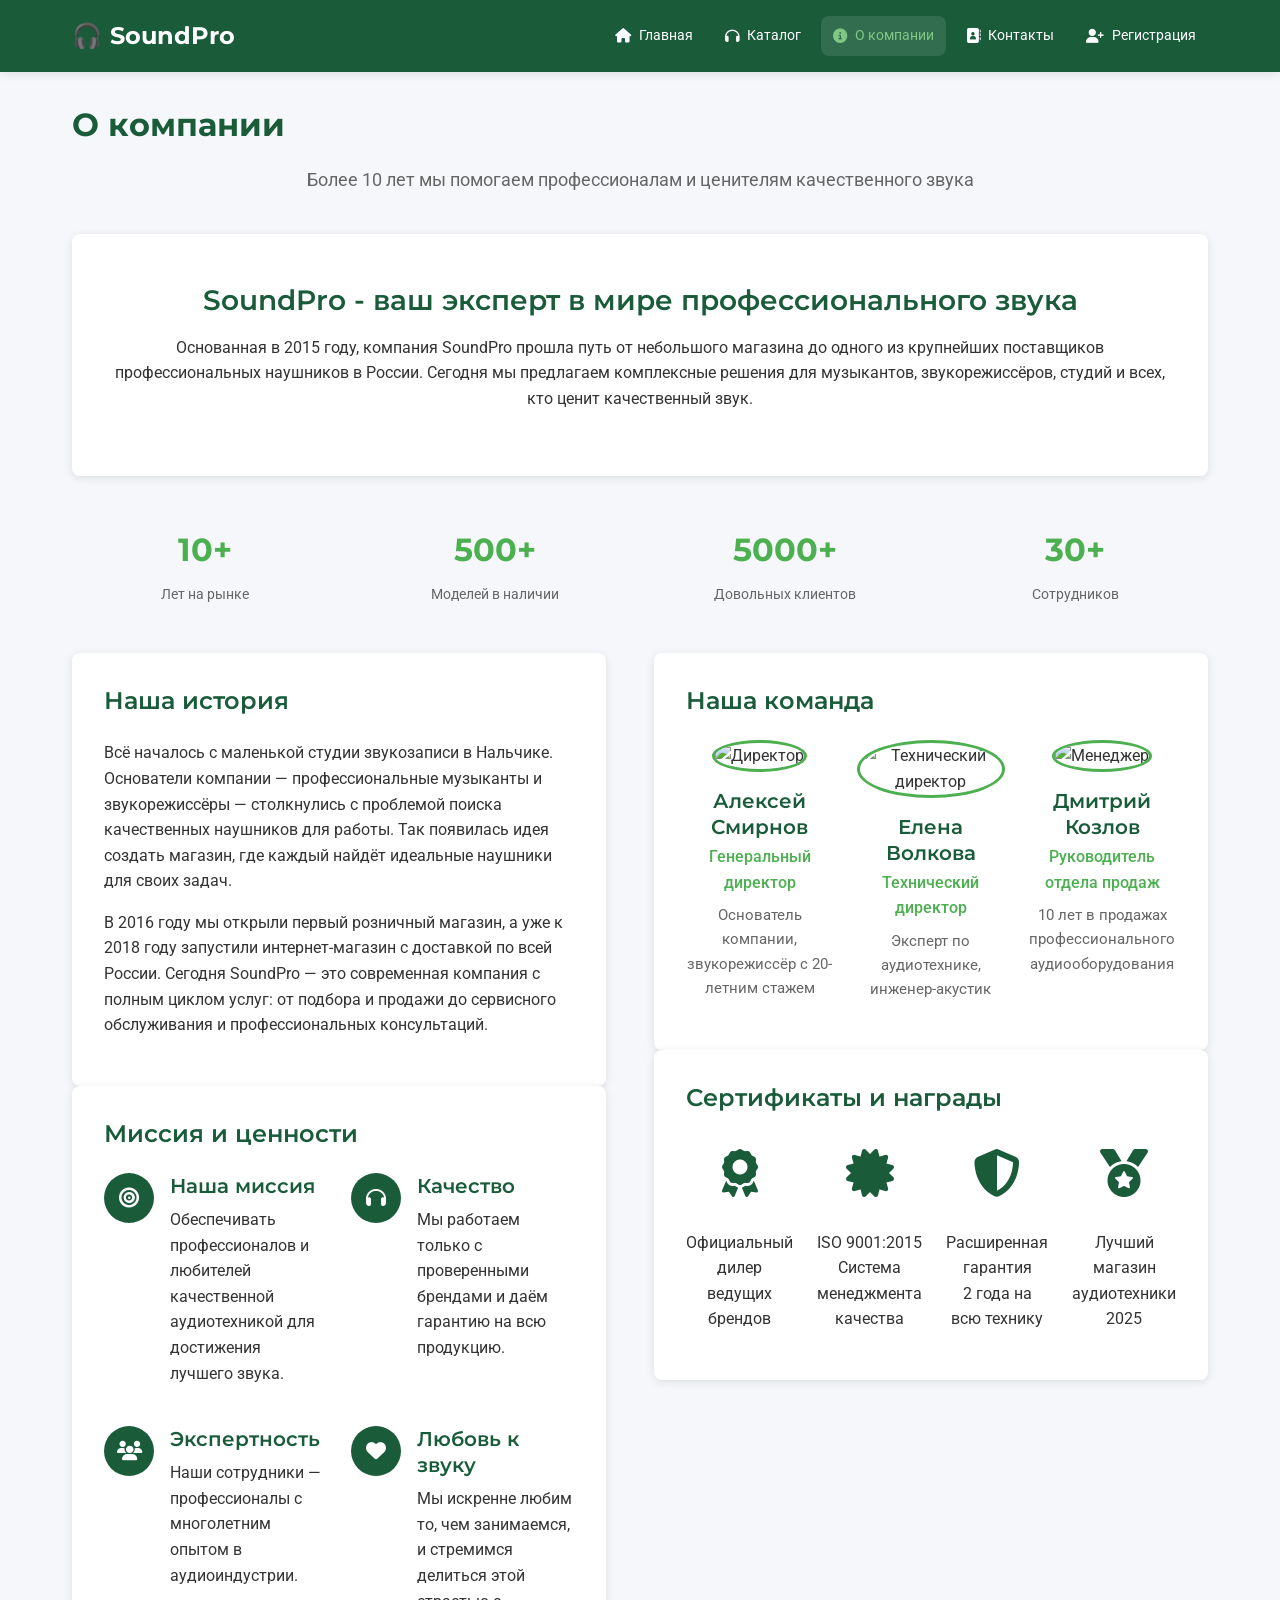
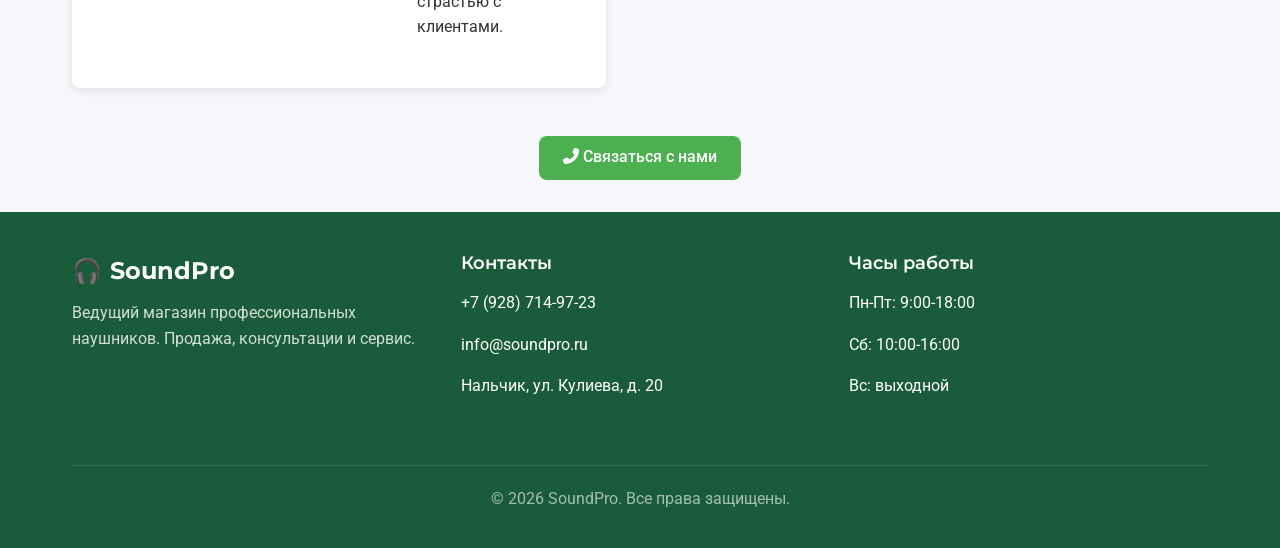
==== about.html @ 00d8d40a "Add files via upload" ====
<!DOCTYPE html>
<html lang="ru">
<head>
    <meta charset="UTF-8">
    <meta name="viewport" content="width=device-width, initial-scale=1.0">
    <title>SoundPro - О компании</title>
    <link rel="preconnect" href="https://fonts.googleapis.com">
    <link rel="preconnect" href="https://fonts.gstatic.com" crossorigin>
    <link href="https://fonts.googleapis.com/css2?family=Montserrat:wght@400;500;600;700&family=Roboto:wght@300;400;500&display=swap" rel="stylesheet">
    <link rel="stylesheet" href="https://cdnjs.cloudflare.com/ajax/libs/font-awesome/6.4.0/css/all.min.css">
    <link rel="stylesheet" href="style.css">
</head>
<body>
    <header class="header">
        <div class="container">
            <div class="header-content">
                <a href="index.html" class="logo">
                    <span>🎧</span>
                    <span>SoundPro</span>
                </a>
                <nav class="main-nav">
                    <ul>
                        <li><a href="index.html"><i class="fas fa-home"></i> Главная</a></li>
                        <li><a href="catalog.html"><i class="fas fa-headphones"></i> Каталог</a></li>
                        <li><a href="about.html"><i class="fas fa-info-circle"></i> О компании</a></li>
                        <li><a href="contacts.html"><i class="fas fa-address-book"></i> Контакты</a></li>
                        <li><a href="register.html" id="loginLink"><i class="fas fa-user-plus"></i> Регистрация</a></li>
                    </ul>
                </nav>
                <div class="user-info" id="userInfo" style="display: none;">
                    <div class="user-avatar" id="userAvatar"></div>
                    <div>
                        <div id="userName"></div>
                        <a href="#" id="logoutLink">Выйти</a>
                    </div>
                </div>
            </div>
        </div>
    </header>

    <main class="main-content">
        <div class="container">
            <h1 class="page-title text-center">О компании</h1>
            <p class="page-subtitle">Более 10 лет мы помогаем профессионалам и ценителям качественного звука</p>
            
            <section class="about-hero animate">
                <h2>SoundPro - ваш эксперт в мире профессионального звука</h2>
                <p>Основанная в 2015 году, компания SoundPro прошла путь от небольшого магазина до одного из крупнейших поставщиков профессиональных наушников в России. Сегодня мы предлагаем комплексные решения для музыкантов, звукорежиссёров, студий и всех, кто ценит качественный звук.</p>
            </section>
            
            <div class="about-stats animate">
                <div class="stat-item">
                    <div class="stat-number">10+</div>
                    <div class="stat-label">Лет на рынке</div>
                </div>
                <div class="stat-item">
                    <div class="stat-number">500+</div>
                    <div class="stat-label">Моделей в наличии</div>
                </div>
                <div class="stat-item">
                    <div class="stat-number">5000+</div>
                    <div class="stat-label">Довольных клиентов</div>
                </div>
                <div class="stat-item">
                    <div class="stat-number">30+</div>
                    <div class="stat-label">Сотрудников</div>
                </div>
            </div>
            
            <div class="about-content">
                <div>
                    <section class="about-section animate">
                        <h3 class="section-title">Наша история</h3>
                        <p>Всё началось с маленькой студии звукозаписи в Нальчике. Основатели компании — профессиональные музыканты и звукорежиссёры — столкнулись с проблемой поиска качественных наушников для работы. Так появилась идея создать магазин, где каждый найдёт идеальные наушники для своих задач.</p>
                        <p>В 2016 году мы открыли первый розничный магазин, а уже к 2018 году запустили интернет-магазин с доставкой по всей России. Сегодня SoundPro — это современная компания с полным циклом услуг: от подбора и продажи до сервисного обслуживания и профессиональных консультаций.</p>
                    </section>
                    
                    <section class="about-section animate">
                        <h3 class="section-title">Миссия и ценности</h3>
                        <div class="mission-values">
                            <div class="value-item">
                                <div class="value-icon"><i class="fas fa-bullseye"></i></div>
                                <div class="value-content">
                                    <h4>Наша миссия</h4>
                                    <p>Обеспечивать профессионалов и любителей качественной аудиотехникой для достижения лучшего звука.</p>
                                </div>
                            </div>
                            <div class="value-item">
                                <div class="value-icon"><i class="fas fa-headphones"></i></div>
                                <div class="value-content">
                                    <h4>Качество</h4>
                                    <p>Мы работаем только с проверенными брендами и даём гарантию на всю продукцию.</p>
                                </div>
                            </div>
                            <div class="value-item">
                                <div class="value-icon"><i class="fas fa-users"></i></div>
                                <div class="value-content">
                                    <h4>Экспертность</h4>
                                    <p>Наши сотрудники — профессионалы с многолетним опытом в аудиоиндустрии.</p>
                                </div>
                            </div>
                            <div class="value-item">
                                <div class="value-icon"><i class="fas fa-heart"></i></div>
                                <div class="value-content">
                                    <h4>Любовь к звуку</h4>
                                    <p>Мы искренне любим то, чем занимаемся, и стремимся делиться этой страстью с клиентами.</p>
                                </div>
                            </div>
                        </div>
                    </section>
                </div>
                
                <div>
                    <section class="about-section animate">
                        <h3 class="section-title">Наша команда</h3>
                        <div class="team-grid">
                            <div class="team-member">
                                <img src="https://images.unsplash.com/photo-1560250097-0b93528c311a?w=300" alt="Директор" class="member-photo">
                                <h4 class="member-name">Алексей Смирнов</h4>
                                <p class="member-position">Генеральный директор</p>
                                <p class="member-description">Основатель компании, звукорежиссёр с 20-летним стажем</p>
                            </div>
                            <div class="team-member">
                                <img src="https://images.unsplash.com/photo-1573496359142-b8d87734a5a2?w=300" alt="Технический директор" class="member-photo">
                                <h4 class="member-name">Елена Волкова</h4>
                                <p class="member-position">Технический директор</p>
                                <p class="member-description">Эксперт по аудиотехнике, инженер-акустик</p>
                            </div>
                            <div class="team-member">
                                <img src="https://images.unsplash.com/photo-1472099645785-5658abf4ff4e?w=300" alt="Менеджер" class="member-photo">
                                <h4 class="member-name">Дмитрий Козлов</h4>
                                <p class="member-position">Руководитель отдела продаж</p>
                                <p class="member-description">10 лет в продажах профессионального аудиооборудования</p>
                            </div>
                        </div>
                    </section>
                    
                    <section class="about-section animate">
                        <h3 class="section-title">Сертификаты и награды</h3>
                        <div class="certificates">
                            <div class="certificate-item">
                                <div class="certificate-icon"><i class="fas fa-award"></i></div>
                                <p>Официальный дилер<br>ведущих брендов</p>
                            </div>
                            <div class="certificate-item">
                                <div class="certificate-icon"><i class="fas fa-certificate"></i></div>
                                <p>ISO 9001:2015<br>Система менеджмента качества</p>
                            </div>
                            <div class="certificate-item">
                                <div class="certificate-icon"><i class="fas fa-shield-alt"></i></div>
                                <p>Расширенная гарантия<br>2 года на всю технику</p>
                            </div>
                            <div class="certificate-item">
                                <div class="certificate-icon"><i class="fas fa-medal"></i></div>
                                <p>Лучший магазин<br>аудиотехники 2025</p>
                            </div>
                        </div>
                    </section>
                </div>
            </div>
            
            <div class="text-center mt-3">
                <a href="contacts.html" class="btn btn-accent"><i class="fas fa-phone-alt"></i> Связаться с нами</a>
            </div>
        </div>
    </main>

    <footer class="footer">
        <div class="container">
            <div class="footer-content">
                <div class="footer-section">
                    <div class="logo">
                        <span>🎧</span>
                        <span>SoundPro</span>
                    </div>
                    <p class="footer-description">Ведущий магазин профессиональных наушников. Продажа, консультации и сервис.</p>
                </div>
                <div class="footer-section">
                    <h3 class="footer-title">Контакты</h3>
                    <p>+7 (928) 714-97-23</p>
                    <p>info@soundpro.ru</p>
                    <p>Нальчик, ул. Кулиева, д. 20</p>
                </div>
                <div class="footer-section">
                    <h3 class="footer-title">Часы работы</h3>
                    <p>Пн-Пт: 9:00-18:00</p>
                    <p>Сб: 10:00-16:00</p>
                    <p>Вс: выходной</p>
                </div>
            </div>
            <div class="footer-bottom">
                <p>&copy; 2026 SoundPro. Все права защищены.</p>
            </div>
        </div>
    </footer>

    <script src="main.js"></script>
</body>
</html>
---- style.css ----
/* style.css - Общие стили для магазина профессиональных наушников SoundPro */

* {
    margin: 0;
    padding: 0;
    box-sizing: border-box;
}

:root {
    --primary-color: #1a5c3a;
    --primary-light: #2a7a4e;
    --primary-dark: #0e3d24;
    --accent-color: #4CAF50;
    --accent-light: #81c784;
    --bg-color: #f5f7fa;
    --text-color: #333333;
    --text-light: #666666;
    --error-color: #dc3545;
    --success-color: #28a745;
    --warning-color: #ffc107;
    --border-color: #e0e0e0;
    --shadow: 0 2px 10px rgba(0, 0, 0, 0.1);
    --shadow-hover: 0 10px 25px rgba(0, 0, 0, 0.15);
    --transition: all 0.3s ease;
    --radius: 8px;
}

html {
    font-size: 16px;
}

body {
    font-family: 'Roboto', sans-serif;
    font-size: 1rem;
    line-height: 1.6;
    color: var(--text-color);
    background-color: var(--bg-color);
    min-height: 100vh;
    display: flex;
    flex-direction: column;
}

.container {
    width: 100%;
    max-width: 1200px;
    margin: 0 auto;
    padding: 0 1rem;
}

h1, h2, h3, h4, h5, h6 {
    font-family: 'Montserrat', sans-serif;
    font-weight: 600;
    line-height: 1.3;
    margin-bottom: 1rem;
    color: var(--primary-color);
}

h1 { font-size: 2rem; font-weight: 700; }
h2 { font-size: 1.75rem; }
h3 { font-size: 1.5rem; }

p { margin-bottom: 1rem; }

a {
    color: var(--accent-color);
    text-decoration: none;
    transition: var(--transition);
}

a:hover { color: var(--primary-light); }

/* Шапка */
.header {
    background-color: var(--primary-color);
    color: white;
    padding: 1rem 0;
    position: sticky;
    top: 0;
    z-index: 1000;
    box-shadow: var(--shadow);
}

.header-content {
    display: flex;
    justify-content: space-between;
    align-items: center;
    flex-wrap: wrap;
}

.logo {
    color: white;
    text-decoration: none;
    font-family: 'Montserrat', sans-serif;
    font-size: 1.5rem;
    font-weight: bold;
    display: flex;
    align-items: center;
    gap: 0.5rem;
}

.logo:hover { color: var(--accent-light); }

.main-nav ul {
    display: flex;
    list-style: none;
    gap: 0.5rem;
    flex-wrap: wrap;
}

.main-nav a {
    color: white;
    text-decoration: none;
    padding: 0.5rem 0.75rem;
    border-radius: var(--radius);
    transition: var(--transition);
    font-size: 0.9rem;
    white-space: nowrap;
    height: 40px;
    display: flex;
    align-items: center;
    gap: 0.5rem;
}

.main-nav a:hover,
.main-nav a.active {
    background-color: rgba(255, 255, 255, 0.1);
    color: var(--accent-light);
}

.user-info {
    display: flex;
    align-items: center;
    gap: 0.75rem;
    color: white;
    margin-left: 1rem;
}

.user-avatar {
    width: 36px;
    height: 36px;
    border-radius: 50%;
    background-color: var(--accent-color);
    display: flex;
    align-items: center;
    justify-content: center;
    font-weight: 600;
    font-size: 0.875rem;
}

/* Основной контент */
.main-content {
    flex: 1;
    padding: 2rem 0;
}

.page-title {
    font-family: 'Montserrat', sans-serif;
    font-size: 2rem;
    color: var(--primary-color);
    margin-bottom: 1.25rem;
    display: flex;
    align-items: center;
    justify-content: space-between;
    flex-wrap: wrap;
    gap: 1rem;
}

.page-subtitle {
    text-align: center;
    color: var(--text-light);
    margin-bottom: 2.5rem;
    font-size: 1.125rem;
}

/* Кнопки */
.btn {
    display: inline-block;
    padding: 0.75rem 1.5rem;
    height: 44px;
    line-height: 1;
    background-color: var(--primary-color);
    color: white;
    border: none;
    border-radius: var(--radius);
    font-size: 1rem;
    font-weight: 500;
    cursor: pointer;
    text-decoration: none;
    transition: var(--transition);
    text-align: center;
    min-width: 120px;
}

.btn:hover {
    background-color: var(--primary-dark);
    transform: translateY(-2px);
    box-shadow: var(--shadow);
    color: white;
}

.btn-accent { background-color: var(--accent-color); }
.btn-accent:hover { background-color: #3d8b40; }
.btn-danger { background-color: var(--error-color); }
.btn-danger:hover { background-color: #c82333; }
.btn-success { background-color: var(--success-color); }
.btn-success:hover { background-color: #218838; }
.btn-warning { background-color: var(--warning-color); color: #212529; }

.btn-outline {
    background-color: transparent;
    color: var(--primary-color);
    border: 2px solid var(--primary-color);
}

.btn-outline:hover {
    background-color: var(--primary-color);
    color: white;
}

.btn-sm {
    padding: 0.5rem 1rem;
    height: 36px;
    font-size: 0.875rem;
    min-width: 80px;
}

.btn-block { width: 100%; }

/* Формы */
.form-container {
    max-width: 500px;
    width: 100%;
    background-color: white;
    padding: 2.5rem;
    border-radius: var(--radius);
    box-shadow: var(--shadow);
    margin: 0 auto;
}

.form-group { margin-bottom: 1.5rem; }

.form-label {
    display: block;
    margin-bottom: 0.5rem;
    font-weight: 500;
    color: var(--text-color);
}

.form-label.required:after {
    content: '*';
    color: var(--error-color);
    margin-left: 0.25rem;
}

.form-input,
.form-textarea,
.form-select {
    width: 100%;
    padding: 0.75rem;
    border: 2px solid var(--border-color);
    border-radius: var(--radius);
    font-size: 1rem;
    font-family: 'Roboto', sans-serif;
    transition: var(--transition);
}

.form-input:focus,
.form-textarea:focus,
.form-select:focus {
    outline: none;
    border-color: var(--accent-color);
}

.form-input.error,
.form-textarea.error,
.form-select.error {
    border-color: var(--error-color);
}

.form-input.success { border-color: var(--success-color); }
.form-textarea { min-height: 150px; resize: vertical; }

.error-message {
    color: var(--error-color);
    font-size: 0.875rem;
    margin-top: 0.3125rem;
    display: none;
}

.success-message {
    color: var(--success-color);
    font-size: 0.875rem;
    margin-top: 0.3125rem;
    display: none;
}

.form-check {
    display: flex;
    align-items: flex-start;
    gap: 0.75rem;
    margin-bottom: 1.5rem;
}

.form-check-input { margin-top: 0.25rem; }
.form-check-label { font-size: 0.95rem; color: var(--text-color); }

/* Поиск */
.search-box {
    display: flex;
    gap: 0.5rem;
    margin-bottom: 1.5rem;
}

.search-input {
    flex: 1;
    padding: 0.75rem;
    border: 2px solid var(--border-color);
    border-radius: var(--radius);
    font-size: 1rem;
}

.search-btn {
    padding: 0 1.5rem;
    background-color: var(--accent-color);
    color: white;
    border: none;
    border-radius: var(--radius);
    cursor: pointer;
    transition: var(--transition);
}

.search-btn:hover { background-color: #3d8b40; }

/* Каталог */
.catalog-filters {
    background-color: white;
    border-radius: var(--radius);
    padding: 1.5rem;
    margin-bottom: 2rem;
    box-shadow: var(--shadow);
}

.filter-section { margin-bottom: 1.5rem; }

.filter-title {
    font-family: 'Montserrat', sans-serif;
    font-size: 1.125rem;
    font-weight: 600;
    color: var(--primary-color);
    margin-bottom: 1rem;
}

.filter-options {
    display: flex;
    flex-wrap: wrap;
    gap: 0.75rem;
}

.filter-btn {
    padding: 0.5rem 1rem;
    background-color: #f0f0f0;
    border: none;
    border-radius: var(--radius);
    cursor: pointer;
    transition: var(--transition);
    font-size: 0.95rem;
}

.filter-btn:hover,
.filter-btn.active {
    background-color: var(--primary-color);
    color: white;
}

.catalog-grid {
    display: grid;
    grid-template-columns: 1fr;
    gap: 1.5rem;
}

.equipment-card {
    background-color: white;
    border-radius: var(--radius);
    overflow: hidden;
    box-shadow: var(--shadow);
    transition: var(--transition);
    height: 100%;
    cursor: pointer;
}

.equipment-card:hover {
    transform: translateY(-8px);
    box-shadow: var(--shadow-hover);
}

.equipment-image {
    width: 100%;
    height: 200px;
    object-fit: cover;
    transition: transform 0.5s ease;
}

.equipment-card:hover .equipment-image { transform: scale(1.05); }

.equipment-content { padding: 1.5rem; }

.equipment-category {
    display: inline-block;
    background-color: var(--primary-color);
    color: white;
    padding: 0.25rem 0.75rem;
    border-radius: 1.25rem;
    font-size: 0.75rem;
    font-weight: 500;
    margin-bottom: 0.75rem;
}

.equipment-title {
    font-family: 'Montserrat', sans-serif;
    font-size: 1.25rem;
    font-weight: 600;
    color: var(--primary-color);
    margin-bottom: 0.75rem;
}

.equipment-specs {
    list-style: none;
    margin-bottom: 1rem;
}

.equipment-specs li {
    margin-bottom: 0.5rem;
    color: var(--text-light);
    font-size: 0.95rem;
    display: flex;
    align-items: center;
    gap: 0.5rem;
}

.equipment-specs li i { color: var(--accent-color); }

.equipment-price {
    font-family: 'Montserrat', sans-serif;
    font-size: 1.5rem;
    font-weight: 700;
    color: var(--accent-color);
    margin-bottom: 1rem;
}

/* Личный кабинет */
.welcome-section {
    background: linear-gradient(135deg, var(--primary-color) 0%, var(--primary-light) 100%);
    border-radius: var(--radius);
    padding: 2rem;
    margin-bottom: 2rem;
    box-shadow: var(--shadow);
    display: flex;
    align-items: center;
    justify-content: space-between;
    flex-wrap: wrap;
    gap: 1rem;
    color: white;
}

.welcome-text h2 {
    margin-bottom: 0.5rem;
    color: white;
}

.welcome-text p { color: rgba(255, 255, 255, 0.9); }

.user-stats {
    display: grid;
    grid-template-columns: repeat(2, 1fr);
    gap: 1rem;
    margin-bottom: 2rem;
}

.stat-card {
    background-color: white;
    border-radius: var(--radius);
    padding: 1.5rem;
    box-shadow: var(--shadow);
    text-align: center;
    transition: var(--transition);
}

.stat-card:hover {
    transform: translateY(-3px);
    box-shadow: 0 5px 15px rgba(0, 0, 0, 0.1);
}

.stat-number {
    font-family: 'Montserrat', sans-serif;
    font-size: 2rem;
    font-weight: 700;
    color: var(--accent-color);
    margin-bottom: 0.5rem;
}

.stat-label {
    color: var(--text-light);
    font-size: 0.875rem;
}

.requests-section {
    background-color: white;
    border-radius: var(--radius);
    padding: 2rem;
    box-shadow: var(--shadow);
}

.section-title {
    font-family: 'Montserrat', sans-serif;
    font-size: 1.5rem;
    color: var(--primary-color);
    margin-bottom: 1.5rem;
    display: flex;
    align-items: center;
    justify-content: space-between;
    flex-wrap: wrap;
    gap: 1rem;
}

.filter-buttons {
    display: flex;
    gap: 0.5rem;
    flex-wrap: wrap;
}

.requests-list { margin-top: 1.5rem; }

.request-item {
    background-color: #f8f9fa;
    border-radius: var(--radius);
    padding: 1.5rem;
    margin-bottom: 1rem;
    border-left: 4px solid var(--warning-color);
    transition: var(--transition);
}

.request-item:hover {
    transform: translateY(-2px);
    box-shadow: var(--shadow);
}

.request-item.solved { border-left-color: var(--success-color); }
.request-item.rejected { border-left-color: var(--error-color); }

.request-header {
    display: flex;
    justify-content: space-between;
    align-items: flex-start;
    margin-bottom: 1rem;
    flex-wrap: wrap;
    gap: 1rem;
}

.request-title {
    font-family: 'Montserrat', sans-serif;
    font-weight: 600;
    color: var(--primary-color);
    font-size: 1.125rem;
}

.request-date {
    color: var(--text-light);
    font-size: 0.875rem;
}

.request-body { margin-bottom: 1rem; }
.request-description { color: var(--text-color); line-height: 1.6; }

.request-footer {
    display: flex;
    justify-content: space-between;
    align-items: center;
    flex-wrap: wrap;
    gap: 1rem;
}

.request-category {
    display: inline-block;
    padding: 0.25rem 0.75rem;
    background-color: rgba(26, 92, 58, 0.1);
    color: var(--primary-color);
    border-radius: 1.25rem;
    font-size: 0.875rem;
    font-weight: 500;
}

.request-status {
    display: inline-block;
    padding: 0.25rem 0.75rem;
    border-radius: 1.25rem;
    font-size: 0.875rem;
    font-weight: 500;
}

.status-new { background-color: rgba(255, 193, 7, 0.15); color: #856404; }
.status-solved { background-color: rgba(40, 167, 69, 0.15); color: #155724; }
.status-rejected { background-color: rgba(220, 53, 69, 0.15); color: #721c24; }

.request-actions {
    display: flex;
    gap: 0.5rem;
}

.empty-state {
    text-align: center;
    padding: 3rem 1rem;
    color: var(--text-light);
}

.empty-state i {
    font-size: 3rem;
    margin-bottom: 1rem;
    color: #ccc;
}

/* Контакты */
.contacts-grid {
    display: grid;
    grid-template-columns: 1fr;
    gap: 2rem;
    margin-bottom: 3rem;
}

.contact-info {
    background-color: white;
    border-radius: var(--radius);
    padding: 2rem;
    box-shadow: var(--shadow);
}

.contact-item {
    display: flex;
    align-items: flex-start;
    gap: 1rem;
    margin-bottom: 1.5rem;
    padding-bottom: 1.5rem;
    border-bottom: 1px solid var(--border-color);
}

.contact-item:last-child {
    border-bottom: none;
    margin-bottom: 0;
    padding-bottom: 0;
}

.contact-icon {
    width: 50px;
    height: 50px;
    border-radius: 50%;
    background-color: var(--primary-color);
    color: white;
    display: flex;
    align-items: center;
    justify-content: center;
    font-size: 1.25rem;
    flex-shrink: 0;
}

.contact-content h3 {
    font-family: 'Montserrat', sans-serif;
    font-size: 1.25rem;
    color: var(--primary-color);
    margin-bottom: 0.5rem;
}

.contact-content p {
    color: var(--text-light);
    margin-bottom: 0.5rem;
}

.contact-link {
    display: inline-block;
    color: var(--accent-color);
    font-weight: 500;
}

.contact-form {
    background-color: white;
    border-radius: var(--radius);
    padding: 2rem;
    box-shadow: var(--shadow);
}

.map-section { margin-bottom: 3rem; }

.map-container {
    background-color: white;
    border-radius: var(--radius);
    padding: 2rem;
    box-shadow: var(--shadow);
}

.map-placeholder {
    width: 100%;
    height: 300px;
    background-color: #f0f0f0;
    border-radius: var(--radius);
    display: flex;
    align-items: center;
    justify-content: center;
    color: var(--text-light);
    font-size: 1.125rem;
}

/* Главная страница */
.hero-section {
    text-align: center;
    padding: 3rem 1rem;
    background: linear-gradient(135deg, #e8f5e9 0%, #c8e6c9 100%);
    border-radius: 0.9375rem;
    margin-bottom: 2.5rem;
}

.hero-title {
    font-family: 'Montserrat', sans-serif;
    font-size: 2.5rem;
    color: var(--primary-color);
    margin-bottom: 1rem;
}

.hero-description {
    font-size: 1.125rem;
    color: var(--text-light);
    max-width: 700px;
    margin: 0 auto 2rem;
    line-height: 1.7;
}

.hero-buttons {
    display: flex;
    flex-direction: column;
    gap: 1rem;
    justify-content: center;
    align-items: center;
}

.news-section { margin-bottom: 3rem; }

.news-grid {
    display: grid;
    grid-template-columns: 1fr;
    gap: 1.5rem;
}

.news-card {
    background-color: white;
    border-radius: var(--radius);
    overflow: hidden;
    box-shadow: var(--shadow);
    transition: var(--transition);
    cursor: pointer;
}

.news-card:hover {
    transform: translateY(-5px);
    box-shadow: var(--shadow-hover);
}

.news-image-container {
    position: relative;
    width: 100%;
    height: 200px;
    overflow: hidden;
}

.news-image {
    width: 100%;
    height: 100%;
    object-fit: cover;
    transition: transform 0.5s ease;
}

.news-card:hover .news-image { transform: scale(1.1); }

.news-content { padding: 1.5rem; }

.news-category {
    display: inline-block;
    background-color: var(--primary-color);
    color: white;
    padding: 0.25rem 0.75rem;
    border-radius: 1.25rem;
    font-size: 0.75rem;
    font-weight: 500;
    margin-bottom: 0.75rem;
}

.news-date {
    color: var(--text-light);
    font-size: 0.875rem;
    margin-bottom: 0.75rem;
    margin-left: 0.5rem;
}

.news-title {
    font-family: 'Montserrat', sans-serif;
    font-size: 1.125rem;
    font-weight: 600;
    color: var(--primary-color);
    margin-bottom: 0.75rem;
}

.news-description {
    color: var(--text-light);
    font-size: 0.875rem;
    line-height: 1.6;
    margin-bottom: 1rem;
}

.news-link {
    color: var(--accent-color);
    text-decoration: none;
    font-weight: 500;
    display: inline-flex;
    align-items: center;
}

.news-link:after {
    content: '→';
    margin-left: 0.5rem;
}

.features-section {
    padding: 3rem 0;
    background-color: var(--bg-color);
}

.features-grid {
    display: grid;
    grid-template-columns: 1fr;
    gap: 1.5rem;
}

.feature-card {
    background-color: white;
    padding: 2rem 1.5rem;
    border-radius: var(--radius);
    text-align: center;
    box-shadow: var(--shadow);
    transition: var(--transition);
}

.feature-card:hover {
    transform: translateY(-5px);
    box-shadow: 0 15px 30px rgba(0, 0, 0, 0.1);
}

.feature-icon {
    font-size: 3rem;
    margin-bottom: 1.25rem;
}

.feature-title {
    font-family: 'Montserrat', sans-serif;
    font-size: 1.25rem;
    font-weight: 600;
    color: var(--primary-color);
    margin-bottom: 0.75rem;
}

.feature-description {
    color: var(--text-light);
    font-size: 0.875rem;
    line-height: 1.6;
}

/* О компании */
.about-hero {
    background-color: white;
    border-radius: var(--radius);
    padding: 3rem 2rem;
    margin-bottom: 3rem;
    box-shadow: var(--shadow);
    text-align: center;
}

.about-stats {
    display: grid;
    grid-template-columns: repeat(2, 1fr);
    gap: 1.5rem;
    margin: 3rem 0;
}

.stat-item { text-align: center; }

.about-content {
    display: grid;
    grid-template-columns: 1fr;
    gap: 3rem;
    margin-bottom: 3rem;
}

.about-section {
    background-color: white;
    border-radius: var(--radius);
    padding: 2rem;
    box-shadow: var(--shadow);
}

.mission-values {
    display: grid;
    grid-template-columns: 1fr;
    gap: 1.5rem;
}

.value-item {
    display: flex;
    align-items: flex-start;
    gap: 1rem;
}

.value-icon {
    width: 50px;
    height: 50px;
    border-radius: 50%;
    background-color: var(--primary-color);
    color: white;
    display: flex;
    align-items: center;
    justify-content: center;
    font-size: 1.25rem;
    flex-shrink: 0;
}

.value-content h4 {
    font-family: 'Montserrat', sans-serif;
    font-size: 1.25rem;
    color: var(--primary-color);
    margin-bottom: 0.5rem;
}

.team-grid {
    display: grid;
    grid-template-columns: 1fr;
    gap: 1.5rem;
}

.team-member { text-align: center; }

.member-photo {
    width: 150px;
    height: 150px;
    border-radius: 50%;
    object-fit: cover;
    margin: 0 auto 1rem;
    border: 3px solid var(--accent-color);
}

.member-name {
    font-family: 'Montserrat', sans-serif;
    font-size: 1.25rem;
    font-weight: 600;
    color: var(--primary-color);
    margin-bottom: 0.25rem;
}

.member-position {
    color: var(--accent-color);
    font-weight: 500;
    margin-bottom: 0.5rem;
}

.member-description {
    color: var(--text-light);
    font-size: 0.95rem;
}

.certificates {
    display: grid;
    grid-template-columns: repeat(2, 1fr);
    gap: 1.5rem;
}

.certificate-item { text-align: center; }

.certificate-icon {
    font-size: 3rem;
    color: var(--primary-color);
    margin-bottom: 1rem;
}

/* Админ панель */
.admin-stats {
    display: grid;
    grid-template-columns: repeat(2, 1fr);
    gap: 1rem;
    margin-bottom: 2rem;
}

.admin-tabs {
    display: flex;
    border-bottom: 2px solid var(--border-color);
    margin-bottom: 2rem;
    overflow-x: auto;
}

.tab-btn {
    padding: 1rem 1.5rem;
    background: none;
    border: none;
    border-bottom: 3px solid transparent;
    font-family: 'Montserrat', sans-serif;
    font-weight: 500;
    color: var(--text-light);
    cursor: pointer;
    transition: var(--transition);
    white-space: nowrap;
}

.tab-btn:hover { color: var(--primary-color); }

.tab-btn.active {
    color: var(--primary-color);
    border-bottom-color: var(--accent-color);
}

.tab-content { display: none; }
.tab-content.active { display: block; }

.requests-table {
    background-color: white;
    border-radius: var(--radius);
    overflow: hidden;
    box-shadow: var(--shadow);
    overflow-x: auto;
}

table {
    width: 100%;
    border-collapse: collapse;
    min-width: 800px;
}

th {
    background-color: var(--primary-color);
    color: white;
    text-align: left;
    padding: 1rem;
    font-family: 'Montserrat', sans-serif;
    font-weight: 500;
}

td {
    padding: 1rem;
    border-bottom: 1px solid var(--border-color);
    vertical-align: middle;
}

tr:hover { background-color: #f8f9fa; }

.status-badge {
    display: inline-block;
    padding: 0.25rem 0.75rem;
    border-radius: 1.25rem;
    font-size: 0.875rem;
    font-weight: 500;
}

.action-buttons {
    display: flex;
    gap: 0.5rem;
}

.categories-manager {
    background-color: white;
    border-radius: var(--radius);
    padding: 2rem;
    box-shadow: var(--shadow);
}

.category-list {
    display: flex;
    flex-wrap: wrap;
    gap: 0.75rem;
    margin-bottom: 2rem;
}

.category-item {
    background-color: #f8f9fa;
    border: 2px solid var(--border-color);
    border-radius: var(--radius);
    padding: 1rem 1.5rem;
    display: flex;
    align-items: center;
    justify-content: space-between;
    min-width: 200px;
}

.category-name { font-weight: 500; }

.category-actions {
    display: flex;
    gap: 0.5rem;
}

.add-category-form {
    display: flex;
    gap: 1rem;
    margin-top: 2rem;
    flex-wrap: wrap;
}

.add-category-input {
    flex: 1;
    min-width: 200px;
    padding: 0.75rem;
    border: 2px solid var(--border-color);
    border-radius: var(--radius);
    font-size: 1rem;
}

/* Модальные окна */
.modal {
    display: none;
    position: fixed;
    top: 0;
    left: 0;
    width: 100%;
    height: 100%;
    background-color: rgba(0, 0, 0, 0.5);
    z-index: 2000;
    align-items: center;
    justify-content: center;
    padding: 1rem;
}

.modal.active { display: flex; }

.modal-content {
    background-color: white;
    border-radius: var(--radius);
    padding: 2rem;
    max-width: 500px;
    width: 100%;
    max-height: 90vh;
    overflow-y: auto;
    box-shadow: var(--shadow);
}

.modal-title {
    font-family: 'Montserrat', sans-serif;
    font-size: 1.5rem;
    color: var(--primary-color);
    margin-bottom: 1.5rem;
}

.modal-actions {
    display: flex;
    gap: 1rem;
    margin-top: 2rem;
    justify-content: flex-end;
}

/* Модальное окно товара */
.product-modal .modal-content {
    max-width: 600px;
    width: 90%;
    padding: 0;
    overflow: hidden;
    position: relative;
    max-height: 90vh;
    display: flex;
    flex-direction: column;
}

.product-modal-image {
    width: 100%;
    height: 250px;
    object-fit: cover;
    flex-shrink: 0;
}

.product-modal-body {
    padding: 1.5rem;
    overflow-y: auto;
    flex: 1;
}

.product-modal-category {
    display: inline-block;
    background-color: var(--primary-color);
    color: white;
    padding: 0.25rem 0.75rem;
    border-radius: 1.25rem;
    font-size: 0.75rem;
    font-weight: 500;
    margin-bottom: 0.75rem;
}

.product-modal-title {
    font-family: 'Montserrat', sans-serif;
    font-size: 1.5rem;
    font-weight: 600;
    color: var(--primary-color);
    margin-bottom: 0.5rem;
}

.product-modal-price {
    font-family: 'Montserrat', sans-serif;
    font-size: 1.75rem;
    font-weight: 700;
    color: var(--accent-color);
    margin-bottom: 1rem;
}

.product-modal-description {
    color: var(--text-color);
    line-height: 1.6;
    margin-bottom: 1rem;
    font-size: 0.95rem;
}

.product-modal-specs {
    list-style: none;
    margin-bottom: 1.5rem;
}

.product-modal-specs li {
    margin-bottom: 0.5rem;
    color: var(--text-light);
    display: flex;
    align-items: center;
    gap: 0.75rem;
    font-size: 0.9rem;
}

.product-modal-specs li i {
    color: var(--accent-color);
    width: 18px;
    flex-shrink: 0;
}

.modal-close-btn {
    position: absolute;
    top: 0.75rem;
    right: 0.75rem;
    background: white;
    border: none;
    width: 36px;
    height: 36px;
    border-radius: 50%;
    display: flex;
    align-items: center;
    justify-content: center;
    font-size: 1.25rem;
    cursor: pointer;
    box-shadow: 0 2px 8px rgba(0,0,0,0.2);
    transition: var(--transition);
    z-index: 10;
    color: var(--text-color);
    line-height: 1;
}

.modal-close-btn:hover {
    background-color: var(--error-color);
    color: white;
    transform: scale(1.1);
}

/* Адаптивность для модального окна */
@media (min-width: 768px) {
    .product-modal .modal-content {
        max-width: 650px;
    }
    
    .product-modal-image {
        height: 280px;
    }
    
    .product-modal-body {
        padding: 2rem;
    }
    
    .product-modal-title {
        font-size: 1.75rem;
    }
}

/* Категории для формы */
.categories {
    display: flex;
    flex-wrap: wrap;
    gap: 0.5rem;
    margin-top: 0.5rem;
}

.category-badge {
    padding: 0.5rem 1rem;
    background-color: #f0f0f0;
    border: 2px solid transparent;
    border-radius: var(--radius);
    cursor: pointer;
    transition: var(--transition);
    font-size: 0.95rem;
}

.category-badge:hover { background-color: #e0e0e0; }

.category-badge.selected {
    background-color: var(--primary-color);
    color: white;
    border-color: var(--accent-color);
}

/* Подвал */
.footer {
    background-color: var(--primary-color);
    color: white;
    padding: 2.5rem 0 1.25rem;
    margin-top: auto;
}

.footer-content {
    display: grid;
    grid-template-columns: 1fr;
    gap: 1.875rem;
    margin-bottom: 1.875rem;
}

.footer-section { margin-bottom: 1.25rem; }

.footer-title {
    font-family: 'Montserrat', sans-serif;
    font-size: 1.125rem;
    font-weight: 600;
    margin-bottom: 0.9375rem;
    color: white;
}

.footer-description {
    color: rgba(255, 255, 255, 0.8);
    margin-top: 0.625rem;
    line-height: 1.6;
}

.footer-bottom {
    border-top: 1px solid rgba(255, 255, 255, 0.1);
    padding-top: 1.25rem;
    text-align: center;
    color: rgba(255, 255, 255, 0.6);
}

/* Анимации */
@keyframes fadeIn {
    from { opacity: 0; transform: translateY(20px); }
    to { opacity: 1; transform: translateY(0); }
}

@keyframes shake {
    0%, 100% { transform: translateX(0); }
    10%, 30%, 50%, 70%, 90% { transform: translateX(-5px); }
    20%, 40%, 60%, 80% { transform: translateX(5px); }
}

.shake { animation: shake 0.5s ease; }
.animate { animation: fadeIn 0.8s ease-out; }

/* Утилиты */
.text-center { text-align: center; }
.text-muted { color: var(--text-light); }
.mt-1 { margin-top: 0.5rem; }
.mt-2 { margin-top: 1rem; }
.mt-3 { margin-top: 1.5rem; }
.mb-1 { margin-bottom: 0.5rem; }
.mb-2 { margin-bottom: 1rem; }
.mb-3 { margin-bottom: 1.5rem; }
.hidden { display: none !important; }

/* Адаптивность */
@media (min-width: 768px) {
    h1 { font-size: 2.25rem; }
    .hero-title { font-size: 3rem; }
    .hero-buttons { flex-direction: row; }
    .news-grid { grid-template-columns: repeat(2, 1fr); }
    .features-grid { grid-template-columns: repeat(2, 1fr); }
    .user-stats { grid-template-columns: repeat(4, 1fr); }
    .admin-stats { grid-template-columns: repeat(4, 1fr); }
    .contacts-grid { grid-template-columns: 1fr 1fr; }
    .catalog-grid { grid-template-columns: repeat(2, 1fr); }
    .about-stats { grid-template-columns: repeat(4, 1fr); }
    .mission-values { grid-template-columns: repeat(2, 1fr); }
    .team-grid { grid-template-columns: repeat(2, 1fr); }
    .certificates { grid-template-columns: repeat(4, 1fr); }
    .map-placeholder { height: 400px; }
    .footer-content { grid-template-columns: repeat(3, 1fr); }
}

@media (min-width: 992px) {
    .container { padding: 0 2rem; }
    .news-grid { grid-template-columns: repeat(4, 1fr); }
    .features-grid { grid-template-columns: repeat(4, 1fr); }
    .catalog-grid { grid-template-columns: repeat(3, 1fr); }
    .catalog-filters { display: flex; gap: 2rem; }
    .filter-section { flex: 1; margin-bottom: 0; }
    .team-grid { grid-template-columns: repeat(3, 1fr); }
    .about-content { grid-template-columns: 2fr 1fr; }
}
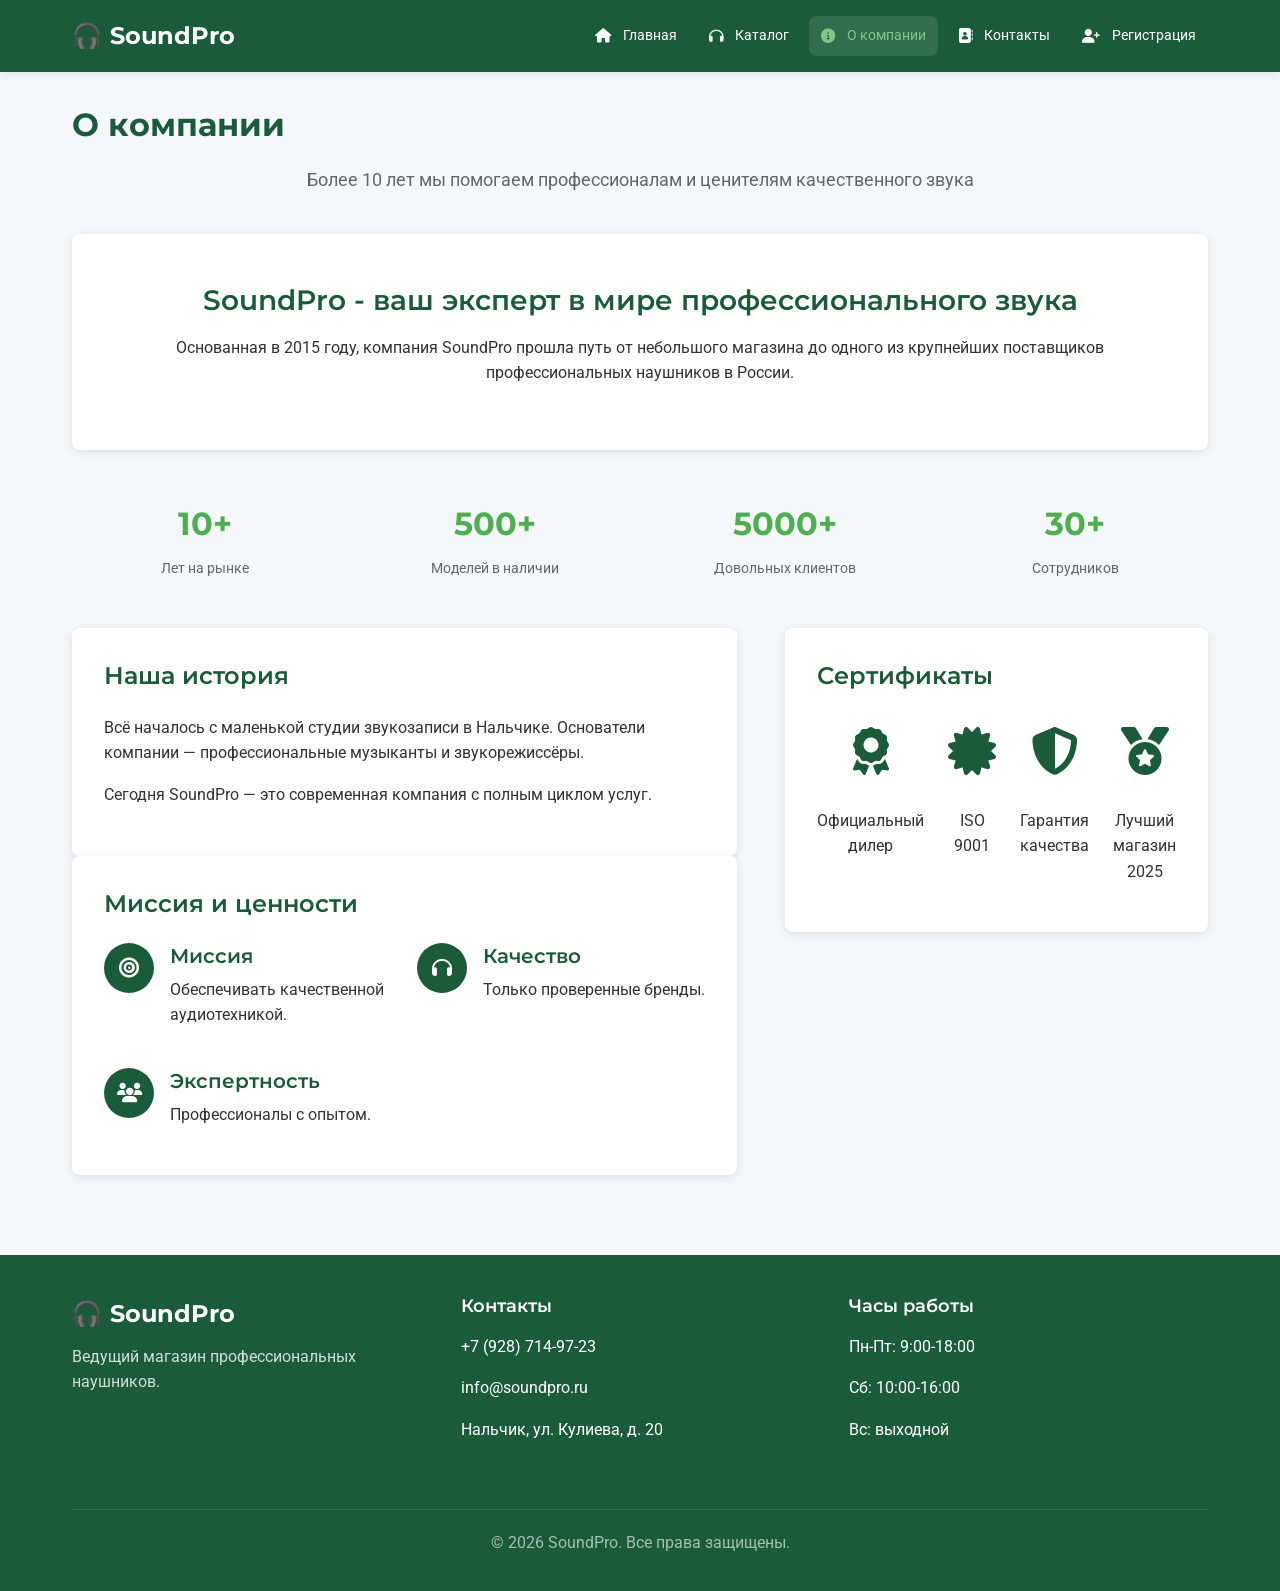
==== commit d17d1c2a: "Update about.html" ====
--- a/about.html
+++ b/about.html
@@ -2,7 +2,7 @@
 <html lang="ru">
 <head>
     <meta charset="UTF-8">
-    <meta name="viewport" content="width=device-width, initial-scale=1.0">
+    <meta name="viewport" content="width=device-width, initial-scale=1.0, maximum-scale=1.0, user-scalable=yes">
     <title>SoundPro - О компании</title>
     <link rel="preconnect" href="https://fonts.googleapis.com">
     <link rel="preconnect" href="https://fonts.gstatic.com" crossorigin>
@@ -45,122 +45,43 @@
             
             <section class="about-hero animate">
                 <h2>SoundPro - ваш эксперт в мире профессионального звука</h2>
-                <p>Основанная в 2015 году, компания SoundPro прошла путь от небольшого магазина до одного из крупнейших поставщиков профессиональных наушников в России. Сегодня мы предлагаем комплексные решения для музыкантов, звукорежиссёров, студий и всех, кто ценит качественный звук.</p>
+                <p>Основанная в 2015 году, компания SoundPro прошла путь от небольшого магазина до одного из крупнейших поставщиков профессиональных наушников в России.</p>
             </section>
             
             <div class="about-stats animate">
-                <div class="stat-item">
-                    <div class="stat-number">10+</div>
-                    <div class="stat-label">Лет на рынке</div>
-                </div>
-                <div class="stat-item">
-                    <div class="stat-number">500+</div>
-                    <div class="stat-label">Моделей в наличии</div>
-                </div>
-                <div class="stat-item">
-                    <div class="stat-number">5000+</div>
-                    <div class="stat-label">Довольных клиентов</div>
-                </div>
-                <div class="stat-item">
-                    <div class="stat-number">30+</div>
-                    <div class="stat-label">Сотрудников</div>
-                </div>
+                <div class="stat-item"><div class="stat-number">10+</div><div class="stat-label">Лет на рынке</div></div>
+                <div class="stat-item"><div class="stat-number">500+</div><div class="stat-label">Моделей в наличии</div></div>
+                <div class="stat-item"><div class="stat-number">5000+</div><div class="stat-label">Довольных клиентов</div></div>
+                <div class="stat-item"><div class="stat-number">30+</div><div class="stat-label">Сотрудников</div></div>
             </div>
             
             <div class="about-content">
                 <div>
                     <section class="about-section animate">
                         <h3 class="section-title">Наша история</h3>
-                        <p>Всё началось с маленькой студии звукозаписи в Нальчике. Основатели компании — профессиональные музыканты и звукорежиссёры — столкнулись с проблемой поиска качественных наушников для работы. Так появилась идея создать магазин, где каждый найдёт идеальные наушники для своих задач.</p>
-                        <p>В 2016 году мы открыли первый розничный магазин, а уже к 2018 году запустили интернет-магазин с доставкой по всей России. Сегодня SoundPro — это современная компания с полным циклом услуг: от подбора и продажи до сервисного обслуживания и профессиональных консультаций.</p>
+                        <p>Всё началось с маленькой студии звукозаписи в Нальчике. Основатели компании — профессиональные музыканты и звукорежиссёры.</p>
+                        <p>Сегодня SoundPro — это современная компания с полным циклом услуг.</p>
                     </section>
-                    
                     <section class="about-section animate">
                         <h3 class="section-title">Миссия и ценности</h3>
                         <div class="mission-values">
-                            <div class="value-item">
-                                <div class="value-icon"><i class="fas fa-bullseye"></i></div>
-                                <div class="value-content">
-                                    <h4>Наша миссия</h4>
-                                    <p>Обеспечивать профессионалов и любителей качественной аудиотехникой для достижения лучшего звука.</p>
-                                </div>
-                            </div>
-                            <div class="value-item">
-                                <div class="value-icon"><i class="fas fa-headphones"></i></div>
-                                <div class="value-content">
-                                    <h4>Качество</h4>
-                                    <p>Мы работаем только с проверенными брендами и даём гарантию на всю продукцию.</p>
-                                </div>
-                            </div>
-                            <div class="value-item">
-                                <div class="value-icon"><i class="fas fa-users"></i></div>
-                                <div class="value-content">
-                                    <h4>Экспертность</h4>
-                                    <p>Наши сотрудники — профессионалы с многолетним опытом в аудиоиндустрии.</p>
-                                </div>
-                            </div>
-                            <div class="value-item">
-                                <div class="value-icon"><i class="fas fa-heart"></i></div>
-                                <div class="value-content">
-                                    <h4>Любовь к звуку</h4>
-                                    <p>Мы искренне любим то, чем занимаемся, и стремимся делиться этой страстью с клиентами.</p>
-                                </div>
-                            </div>
+                            <div class="value-item"><div class="value-icon"><i class="fas fa-bullseye"></i></div><div class="value-content"><h4>Миссия</h4><p>Обеспечивать качественной аудиотехникой.</p></div></div>
+                            <div class="value-item"><div class="value-icon"><i class="fas fa-headphones"></i></div><div class="value-content"><h4>Качество</h4><p>Только проверенные бренды.</p></div></div>
+                            <div class="value-item"><div class="value-icon"><i class="fas fa-users"></i></div><div class="value-content"><h4>Экспертность</h4><p>Профессионалы с опытом.</p></div></div>
                         </div>
                     </section>
                 </div>
-                
                 <div>
                     <section class="about-section animate">
-                        <h3 class="section-title">Наша команда</h3>
-                        <div class="team-grid">
-                            <div class="team-member">
-                                <img src="https://images.unsplash.com/photo-1560250097-0b93528c311a?w=300" alt="Директор" class="member-photo">
-                                <h4 class="member-name">Алексей Смирнов</h4>
-                                <p class="member-position">Генеральный директор</p>
-                                <p class="member-description">Основатель компании, звукорежиссёр с 20-летним стажем</p>
-                            </div>
-                            <div class="team-member">
-                                <img src="https://images.unsplash.com/photo-1573496359142-b8d87734a5a2?w=300" alt="Технический директор" class="member-photo">
-                                <h4 class="member-name">Елена Волкова</h4>
-                                <p class="member-position">Технический директор</p>
-                                <p class="member-description">Эксперт по аудиотехнике, инженер-акустик</p>
-                            </div>
-                            <div class="team-member">
-                                <img src="https://images.unsplash.com/photo-1472099645785-5658abf4ff4e?w=300" alt="Менеджер" class="member-photo">
-                                <h4 class="member-name">Дмитрий Козлов</h4>
-                                <p class="member-position">Руководитель отдела продаж</p>
-                                <p class="member-description">10 лет в продажах профессионального аудиооборудования</p>
-                            </div>
-                        </div>
-                    </section>
-                    
-                    <section class="about-section animate">
-                        <h3 class="section-title">Сертификаты и награды</h3>
+                        <h3 class="section-title">Сертификаты</h3>
                         <div class="certificates">
-                            <div class="certificate-item">
-                                <div class="certificate-icon"><i class="fas fa-award"></i></div>
-                                <p>Официальный дилер<br>ведущих брендов</p>
-                            </div>
-                            <div class="certificate-item">
-                                <div class="certificate-icon"><i class="fas fa-certificate"></i></div>
-                                <p>ISO 9001:2015<br>Система менеджмента качества</p>
-                            </div>
-                            <div class="certificate-item">
-                                <div class="certificate-icon"><i class="fas fa-shield-alt"></i></div>
-                                <p>Расширенная гарантия<br>2 года на всю технику</p>
-                            </div>
-                            <div class="certificate-item">
-                                <div class="certificate-icon"><i class="fas fa-medal"></i></div>
-                                <p>Лучший магазин<br>аудиотехники 2025</p>
-                            </div>
+                            <div class="certificate-item"><div class="certificate-icon"><i class="fas fa-award"></i></div><p>Официальный дилер</p></div>
+                            <div class="certificate-item"><div class="certificate-icon"><i class="fas fa-certificate"></i></div><p>ISO 9001</p></div>
+                            <div class="certificate-item"><div class="certificate-icon"><i class="fas fa-shield-alt"></i></div><p>Гарантия качества</p></div>
+                            <div class="certificate-item"><div class="certificate-icon"><i class="fas fa-medal"></i></div><p>Лучший магазин 2025</p></div>
                         </div>
                     </section>
                 </div>
-            </div>
-            
-            <div class="text-center mt-3">
-                <a href="contacts.html" class="btn btn-accent"><i class="fas fa-phone-alt"></i> Связаться с нами</a>
             </div>
         </div>
     </main>
@@ -169,11 +90,8 @@
         <div class="container">
             <div class="footer-content">
                 <div class="footer-section">
-                    <div class="logo">
-                        <span>🎧</span>
-                        <span>SoundPro</span>
-                    </div>
-                    <p class="footer-description">Ведущий магазин профессиональных наушников. Продажа, консультации и сервис.</p>
+                    <div class="logo"><span>🎧</span><span>SoundPro</span></div>
+                    <p class="footer-description">Ведущий магазин профессиональных наушников.</p>
                 </div>
                 <div class="footer-section">
                     <h3 class="footer-title">Контакты</h3>
@@ -196,4 +114,4 @@
 
     <script src="main.js"></script>
 </body>
-</html>+</html>
--- a/style.css
+++ b/style.css
@@ -4,6 +4,8 @@
     margin: 0;
     padding: 0;
     box-sizing: border-box;
+    word-wrap: break-word;
+    overflow-wrap: break-word;
 }
 
 :root {
@@ -38,6 +40,9 @@
     min-height: 100vh;
     display: flex;
     flex-direction: column;
+    overflow-x: hidden;
+    width: 100%;
+    max-width: 100vw;
 }
 
 .container {
@@ -45,6 +50,12 @@
     max-width: 1200px;
     margin: 0 auto;
     padding: 0 1rem;
+    overflow-x: hidden;
+}
+
+img {
+    max-width: 100%;
+    height: auto;
 }
 
 h1, h2, h3, h4, h5, h6 {
@@ -96,29 +107,62 @@
     display: flex;
     align-items: center;
     gap: 0.5rem;
+    z-index: 1001;
 }
 
 .logo:hover { color: var(--accent-light); }
 
+/* Бургер-кнопка */
+.burger-btn {
+    display: block;
+    background: none;
+    border: none;
+    color: white;
+    font-size: 1.5rem;
+    cursor: pointer;
+    padding: 0.5rem;
+    z-index: 1001;
+    transition: var(--transition);
+}
+
+.burger-btn:hover { color: var(--accent-light); }
+
+/* Навигация */
+.main-nav {
+    position: fixed;
+    top: 0;
+    right: -100%;
+    width: 80%;
+    max-width: 350px;
+    height: 100vh;
+    background-color: var(--primary-dark);
+    padding: 5rem 1.5rem 2rem;
+    transition: right 0.3s ease;
+    z-index: 1000;
+    box-shadow: -5px 0 15px rgba(0,0,0,0.1);
+    overflow-y: auto;
+}
+
+.main-nav.active { right: 0; }
+
 .main-nav ul {
     display: flex;
+    flex-direction: column;
     list-style: none;
     gap: 0.5rem;
-    flex-wrap: wrap;
 }
 
 .main-nav a {
     color: white;
     text-decoration: none;
-    padding: 0.5rem 0.75rem;
+    padding: 0.75rem 1rem;
     border-radius: var(--radius);
     transition: var(--transition);
-    font-size: 0.9rem;
+    font-size: 1rem;
+    display: flex;
+    align-items: center;
+    gap: 0.75rem;
     white-space: nowrap;
-    height: 40px;
-    display: flex;
-    align-items: center;
-    gap: 0.5rem;
 }
 
 .main-nav a:hover,
@@ -127,12 +171,33 @@
     color: var(--accent-light);
 }
 
+/* Оверлей */
+.menu-overlay {
+    position: fixed;
+    top: 0;
+    left: 0;
+    width: 100%;
+    height: 100%;
+    background-color: rgba(0, 0, 0, 0.5);
+    z-index: 999;
+    opacity: 0;
+    visibility: hidden;
+    transition: all 0.3s ease;
+}
+
+.menu-overlay.active {
+    opacity: 1;
+    visibility: visible;
+}
+
+/* Информация о пользователе */
 .user-info {
     display: flex;
     align-items: center;
     gap: 0.75rem;
     color: white;
-    margin-left: 1rem;
+    margin-left: auto;
+    margin-right: 1rem;
 }
 
 .user-avatar {
@@ -189,6 +254,7 @@
     transition: var(--transition);
     text-align: center;
     min-width: 120px;
+    white-space: nowrap;
 }
 
 .btn:hover {
@@ -601,10 +667,7 @@
 .status-solved { background-color: rgba(40, 167, 69, 0.15); color: #155724; }
 .status-rejected { background-color: rgba(220, 53, 69, 0.15); color: #721c24; }
 
-.request-actions {
-    display: flex;
-    gap: 0.5rem;
-}
+.request-actions { display: flex; gap: 0.5rem; }
 
 .empty-state {
     text-align: center;
@@ -1061,10 +1124,7 @@
     font-weight: 500;
 }
 
-.action-buttons {
-    display: flex;
-    gap: 0.5rem;
-}
+.action-buttons { display: flex; gap: 0.5rem; }
 
 .categories-manager {
     background-color: white;
@@ -1093,10 +1153,7 @@
 
 .category-name { font-weight: 500; }
 
-.category-actions {
-    display: flex;
-    gap: 0.5rem;
-}
+.category-actions { display: flex; gap: 0.5rem; }
 
 .add-category-form {
     display: flex;
@@ -1262,25 +1319,6 @@
     transform: scale(1.1);
 }
 
-/* Адаптивность для модального окна */
-@media (min-width: 768px) {
-    .product-modal .modal-content {
-        max-width: 650px;
-    }
-    
-    .product-modal-image {
-        height: 280px;
-    }
-    
-    .product-modal-body {
-        padding: 2rem;
-    }
-    
-    .product-modal-title {
-        font-size: 1.75rem;
-    }
-}
-
 /* Категории для формы */
 .categories {
     display: flex;
@@ -1372,6 +1410,48 @@
 .hidden { display: none !important; }
 
 /* Адаптивность */
+@media (max-width: 768px) {
+    html, body {
+        overflow-x: hidden;
+        position: relative;
+    }
+    
+    .hero-title {
+        font-size: 1.8rem;
+        word-break: break-word;
+    }
+    
+    .hero-description {
+        font-size: 1rem;
+        padding: 0 0.5rem;
+    }
+    
+    .page-title {
+        font-size: 1.5rem;
+    }
+    
+    .form-container {
+        padding: 1.5rem;
+        margin: 0 0.5rem;
+        width: auto;
+    }
+    
+    .equipment-title,
+    .news-title {
+        font-size: 1.1rem;
+    }
+    
+    .btn {
+        white-space: normal;
+        word-break: break-word;
+    }
+    
+    .main-nav a {
+        white-space: normal;
+        word-break: break-word;
+    }
+}
+
 @media (min-width: 768px) {
     h1 { font-size: 2.25rem; }
     .hero-title { font-size: 3rem; }
@@ -1392,6 +1472,40 @@
 
 @media (min-width: 992px) {
     .container { padding: 0 2rem; }
+    
+    .burger-btn { display: none; }
+    
+    .main-nav {
+        position: static;
+        width: auto;
+        max-width: none;
+        height: auto;
+        background-color: transparent;
+        padding: 0;
+        box-shadow: none;
+        overflow: visible;
+        right: auto;
+    }
+    
+    .main-nav ul {
+        flex-direction: row;
+        flex-wrap: wrap;
+    }
+    
+    .main-nav a {
+        padding: 0.5rem 0.75rem;
+        font-size: 0.9rem;
+        height: 40px;
+        white-space: nowrap;
+    }
+    
+    .menu-overlay { display: none; }
+    
+    .user-info {
+        margin-left: 1rem;
+        margin-right: 0;
+    }
+    
     .news-grid { grid-template-columns: repeat(4, 1fr); }
     .features-grid { grid-template-columns: repeat(4, 1fr); }
     .catalog-grid { grid-template-columns: repeat(3, 1fr); }
@@ -1399,4 +1513,4 @@
     .filter-section { flex: 1; margin-bottom: 0; }
     .team-grid { grid-template-columns: repeat(3, 1fr); }
     .about-content { grid-template-columns: 2fr 1fr; }
-}+}
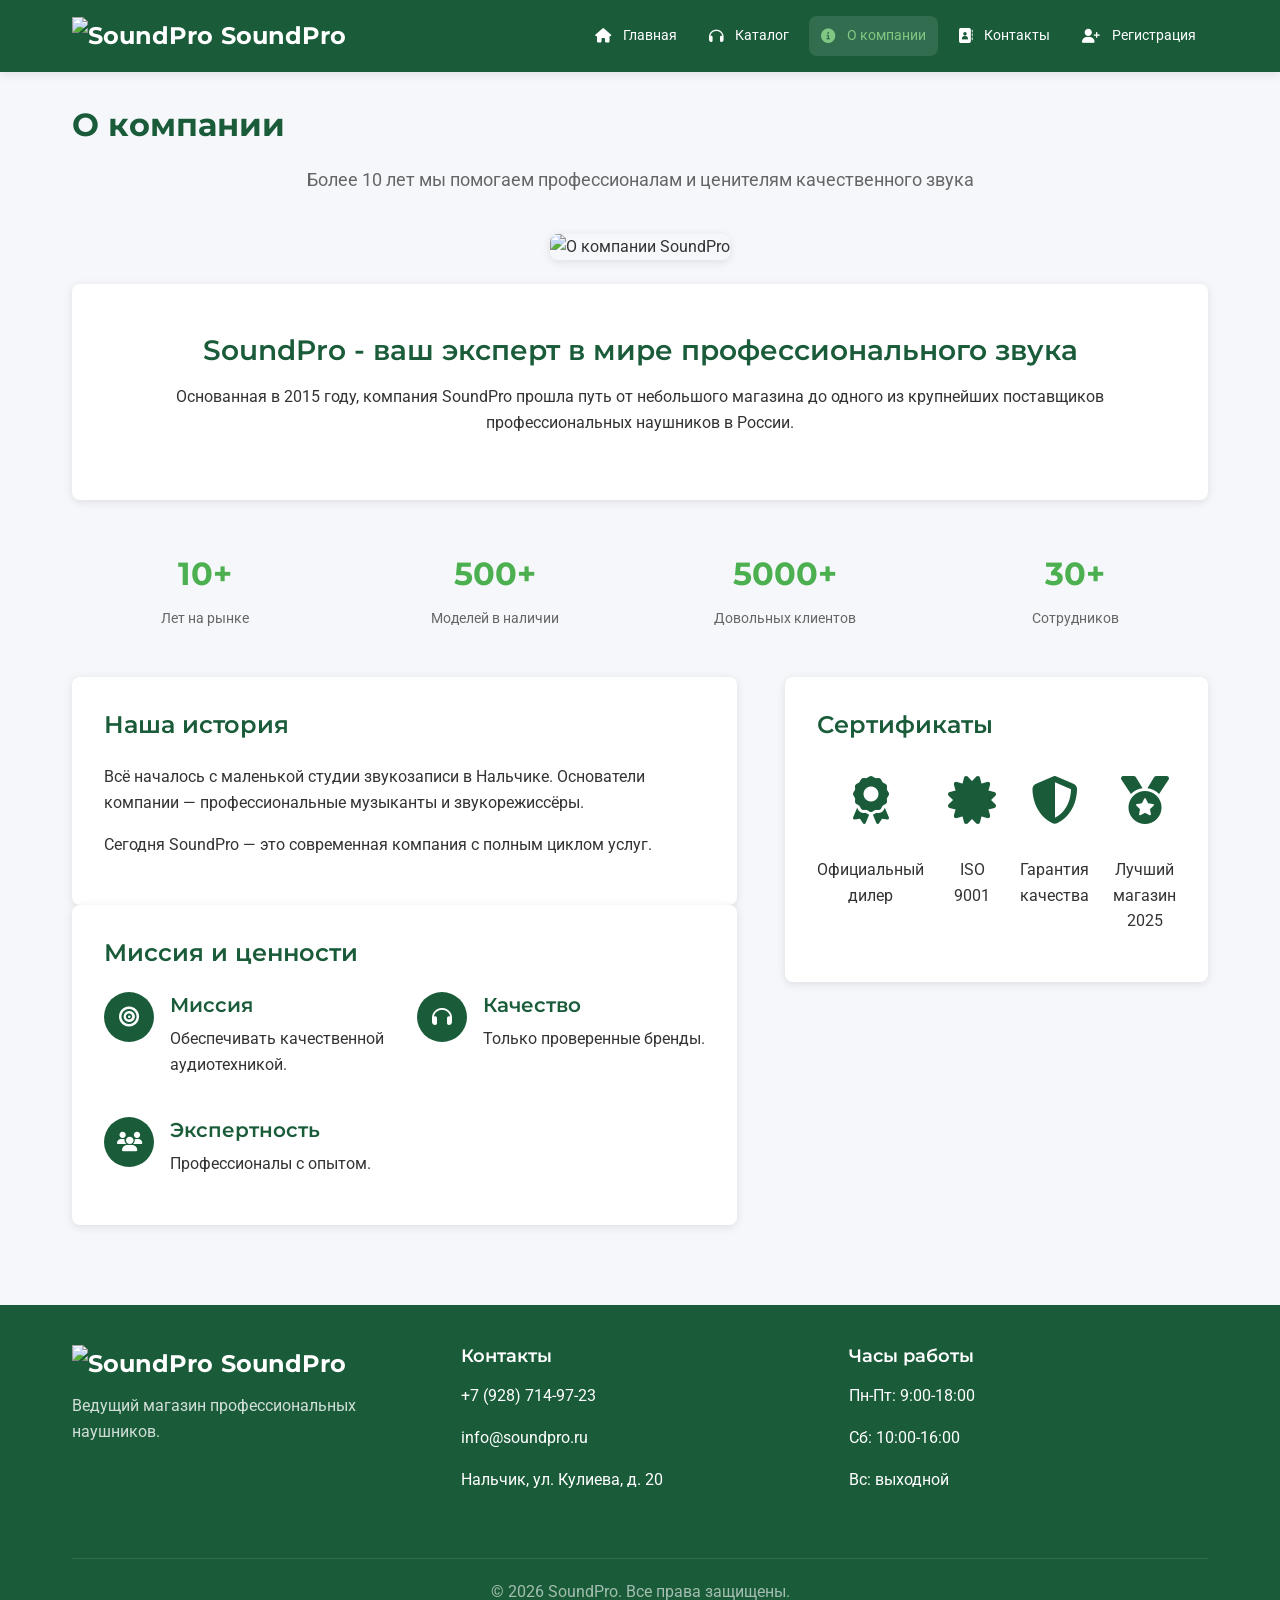
==== commit 01f1af0a: "Update about.html" ====
--- a/about.html
+++ b/about.html
@@ -15,7 +15,7 @@
         <div class="container">
             <div class="header-content">
                 <a href="index.html" class="logo">
-                    <span>🎧</span>
+                    <img src="logo/logo.jpg" alt="SoundPro" class="logo-img">
                     <span>SoundPro</span>
                 </a>
                 <nav class="main-nav">
@@ -43,6 +43,11 @@
             <h1 class="page-title text-center">О компании</h1>
             <p class="page-subtitle">Более 10 лет мы помогаем профессионалам и ценителям качественного звука</p>
             
+            <!-- Фото компании -->
+            <div class="text-center mb-3">
+                <img src="images/about-company.jpg" alt="О компании SoundPro" style="max-width: 100%; border-radius: var(--radius); box-shadow: var(--shadow);">
+            </div>
+
             <section class="about-hero animate">
                 <h2>SoundPro - ваш эксперт в мире профессионального звука</h2>
                 <p>Основанная в 2015 году, компания SoundPro прошла путь от небольшого магазина до одного из крупнейших поставщиков профессиональных наушников в России.</p>
@@ -90,7 +95,10 @@
         <div class="container">
             <div class="footer-content">
                 <div class="footer-section">
-                    <div class="logo"><span>🎧</span><span>SoundPro</span></div>
+                    <div class="logo">
+                        <img src="logo/logo.jpg" alt="SoundPro" class="logo-img">
+                        <span>SoundPro</span>
+                    </div>
                     <p class="footer-description">Ведущий магазин профессиональных наушников.</p>
                 </div>
                 <div class="footer-section">
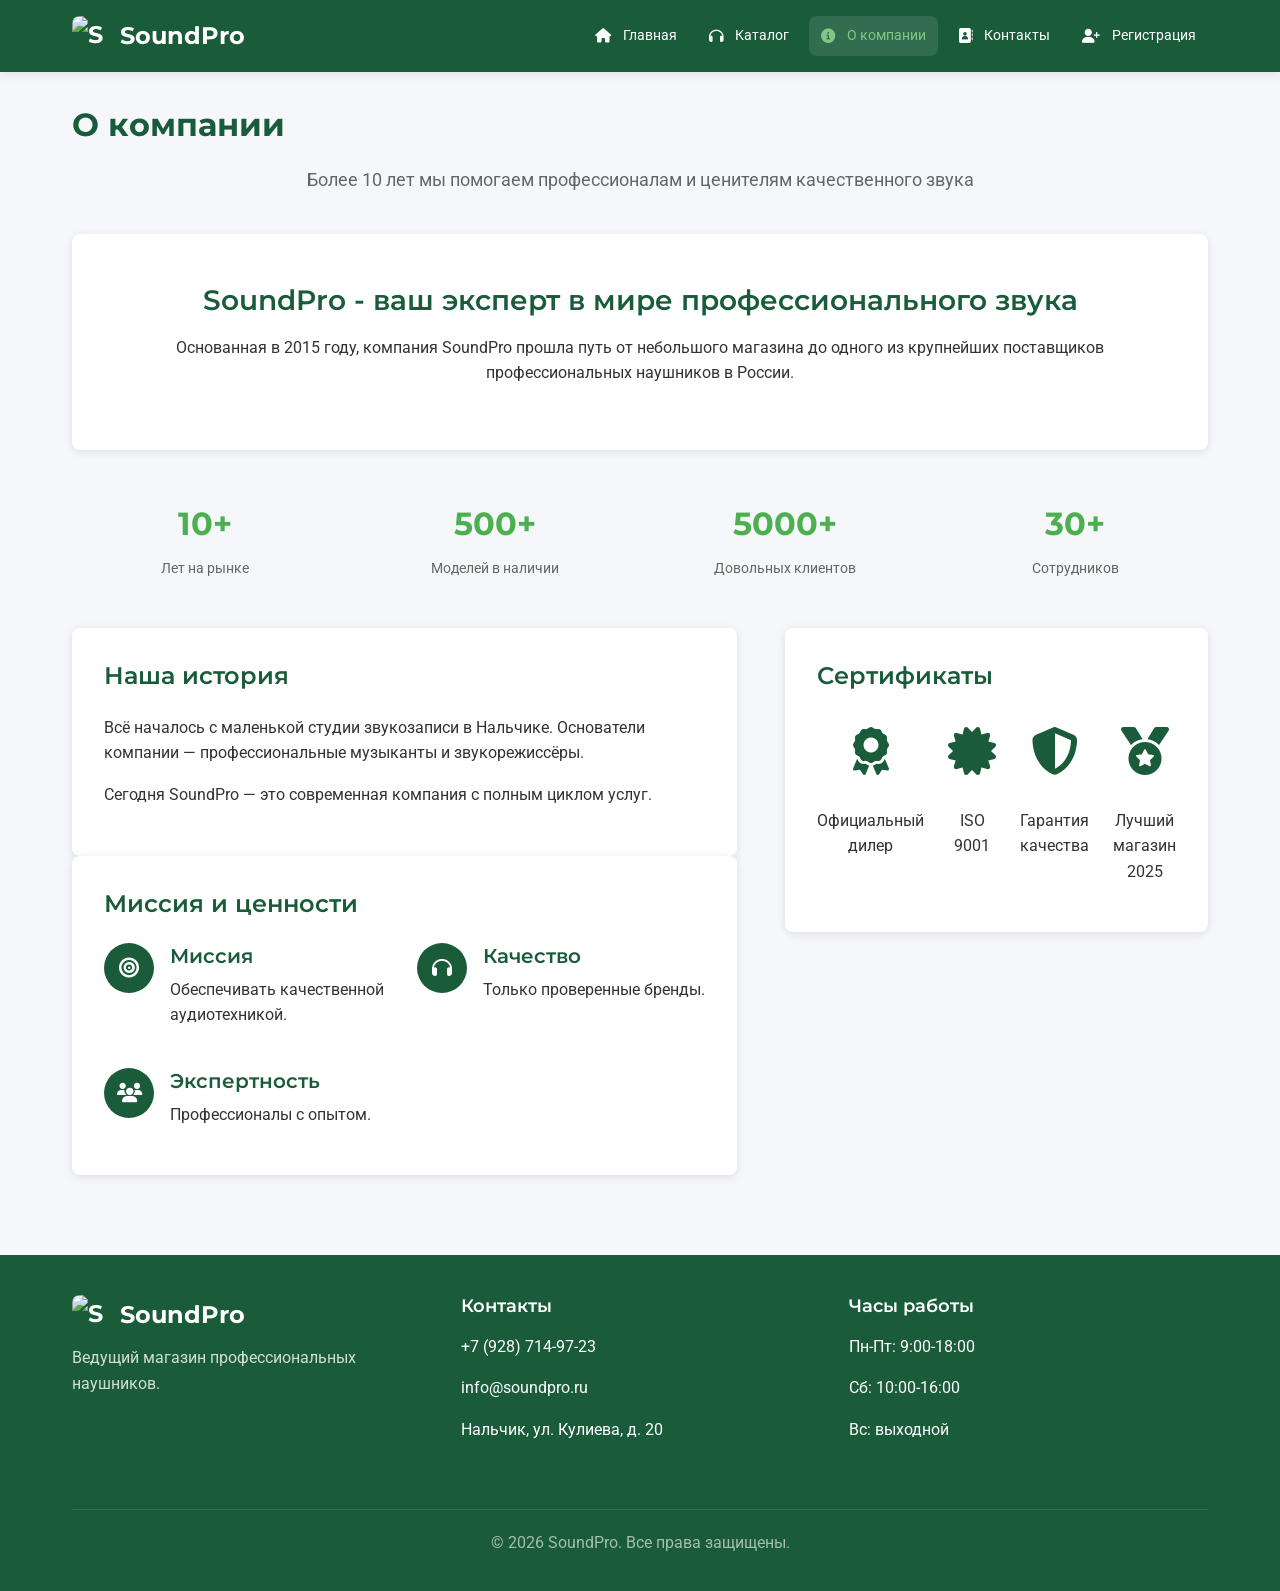
==== commit c22fd331: "Update about.html" ====
--- a/about.html
+++ b/about.html
@@ -43,11 +43,6 @@
             <h1 class="page-title text-center">О компании</h1>
             <p class="page-subtitle">Более 10 лет мы помогаем профессионалам и ценителям качественного звука</p>
             
-            <!-- Фото компании -->
-            <div class="text-center mb-3">
-                <img src="images/about-company.jpg" alt="О компании SoundPro" style="max-width: 100%; border-radius: var(--radius); box-shadow: var(--shadow);">
-            </div>
-
             <section class="about-hero animate">
                 <h2>SoundPro - ваш эксперт в мире профессионального звука</h2>
                 <p>Основанная в 2015 году, компания SoundPro прошла путь от небольшого магазина до одного из крупнейших поставщиков профессиональных наушников в России.</p>
--- a/style.css
+++ b/style.css
@@ -444,33 +444,51 @@
     gap: 1.5rem;
 }
 
-.equipment-card {
+/* ========== КАРТОЧКИ ТОВАРОВ ========== */
+.news-card {
     background-color: white;
     border-radius: var(--radius);
     overflow: hidden;
     box-shadow: var(--shadow);
     transition: var(--transition);
+    cursor: pointer;
+    display: flex;
+    flex-direction: column;
     height: 100%;
-    cursor: pointer;
-}
-
-.equipment-card:hover {
-    transform: translateY(-8px);
+}
+
+.news-card:hover {
+    transform: translateY(-5px);
     box-shadow: var(--shadow-hover);
 }
 
-.equipment-image {
+.news-image-container {
+    width: 265px;
+    height: 280px;
+    display: block;                 /* ← меняем flex на block */
+    background: #f9f9f9;
+    overflow: hidden;
+    border-radius: var(--radius) var(--radius) 0 0;
+    margin: 0 auto;
+    position: relative;
+}
+
+.news-image {
     width: 100%;
-    height: 200px;
-    object-fit: cover;
-    transition: transform 0.5s ease;
-}
-
-.equipment-card:hover .equipment-image { transform: scale(1.05); }
-
-.equipment-content { padding: 1.5rem; }
-
-.equipment-category {
+    height: 100%;
+    object-fit: cover;              /* ← заполняет контейнер, обрезая лишнее */
+    object-position: center;        /* ← можно менять: top, bottom, left, right, 50% 50% */
+    display: block;
+}
+
+.news-content {
+    padding: 1.5rem;
+    flex: 1;
+    display: flex;
+    flex-direction: column;
+}
+
+.news-category {
     display: inline-block;
     background-color: var(--primary-color);
     color: white;
@@ -478,39 +496,51 @@
     border-radius: 1.25rem;
     font-size: 0.75rem;
     font-weight: 500;
+    margin-bottom: 0.5rem;
+    align-self: flex-start;
+}
+
+.news-date {
+    color: var(--text-light);
+    font-size: 0.875rem;
     margin-bottom: 0.75rem;
-}
-
-.equipment-title {
-    font-family: 'Montserrat', sans-serif;
-    font-size: 1.25rem;
+    font-weight: 500;
+}
+
+.news-title {
+    font-family: 'Montserrat', sans-serif;
+    font-size: 1.125rem;
     font-weight: 600;
     color: var(--primary-color);
     margin-bottom: 0.75rem;
-}
-
-.equipment-specs {
-    list-style: none;
+    line-height: 1.4;
+}
+
+.news-description {
+    color: var(--text-light);
+    font-size: 0.875rem;
+    line-height: 1.6;
     margin-bottom: 1rem;
-}
-
-.equipment-specs li {
-    margin-bottom: 0.5rem;
-    color: var(--text-light);
-    font-size: 0.95rem;
-    display: flex;
-    align-items: center;
-    gap: 0.5rem;
-}
-
-.equipment-specs li i { color: var(--accent-color); }
-
-.equipment-price {
-    font-family: 'Montserrat', sans-serif;
-    font-size: 1.5rem;
-    font-weight: 700;
+    flex: 1;
+}
+
+.news-link {
     color: var(--accent-color);
-    margin-bottom: 1rem;
+    text-decoration: none;
+    font-weight: 500;
+    display: inline-flex;
+    align-items: center;
+    margin-top: auto;
+}
+
+.news-link:after {
+    content: '→';
+    margin-left: 0.5rem;
+    transition: transform 0.3s ease;
+}
+
+.news-card:hover .news-link:after {
+    transform: translateX(5px);
 }
 
 /* Личный кабинет */
@@ -808,84 +838,6 @@
     display: grid;
     grid-template-columns: 1fr;
     gap: 1.5rem;
-}
-
-.news-card {
-    background-color: white;
-    border-radius: var(--radius);
-    overflow: hidden;
-    box-shadow: var(--shadow);
-    transition: var(--transition);
-    cursor: pointer;
-}
-
-.news-card:hover {
-    transform: translateY(-5px);
-    box-shadow: var(--shadow-hover);
-}
-
-.news-image-container {
-    position: relative;
-    width: 100%;
-    height: 200px;
-    overflow: hidden;
-}
-
-.news-image {
-    width: 100%;
-    height: 100%;
-    object-fit: cover;
-    transition: transform 0.5s ease;
-}
-
-.news-card:hover .news-image { transform: scale(1.1); }
-
-.news-content { padding: 1.5rem; }
-
-.news-category {
-    display: inline-block;
-    background-color: var(--primary-color);
-    color: white;
-    padding: 0.25rem 0.75rem;
-    border-radius: 1.25rem;
-    font-size: 0.75rem;
-    font-weight: 500;
-    margin-bottom: 0.75rem;
-}
-
-.news-date {
-    color: var(--text-light);
-    font-size: 0.875rem;
-    margin-bottom: 0.75rem;
-    margin-left: 0.5rem;
-}
-
-.news-title {
-    font-family: 'Montserrat', sans-serif;
-    font-size: 1.125rem;
-    font-weight: 600;
-    color: var(--primary-color);
-    margin-bottom: 0.75rem;
-}
-
-.news-description {
-    color: var(--text-light);
-    font-size: 0.875rem;
-    line-height: 1.6;
-    margin-bottom: 1rem;
-}
-
-.news-link {
-    color: var(--accent-color);
-    text-decoration: none;
-    font-weight: 500;
-    display: inline-flex;
-    align-items: center;
-}
-
-.news-link:after {
-    content: '→';
-    margin-left: 0.5rem;
 }
 
 .features-section {
@@ -1228,7 +1180,8 @@
 .product-modal-image {
     width: 100%;
     height: 250px;
-    object-fit: cover;
+    object-fit: contain;
+    background: #f5f5f5;
     flex-shrink: 0;
 }
 
@@ -1436,7 +1389,6 @@
         width: auto;
     }
     
-    .equipment-title,
     .news-title {
         font-size: 1.1rem;
     }
@@ -1514,3 +1466,17 @@
     .team-grid { grid-template-columns: repeat(3, 1fr); }
     .about-content { grid-template-columns: 2fr 1fr; }
 }
+
+/* Стили для логотипа */
+.logo-img {
+    width: 40px;
+    height: 40px;
+    object-fit: contain;
+    border-radius: var(--radius);
+}
+
+.footer .logo-img {
+    width: 40px;
+    height: 40px;
+    object-fit: contain;
+}
